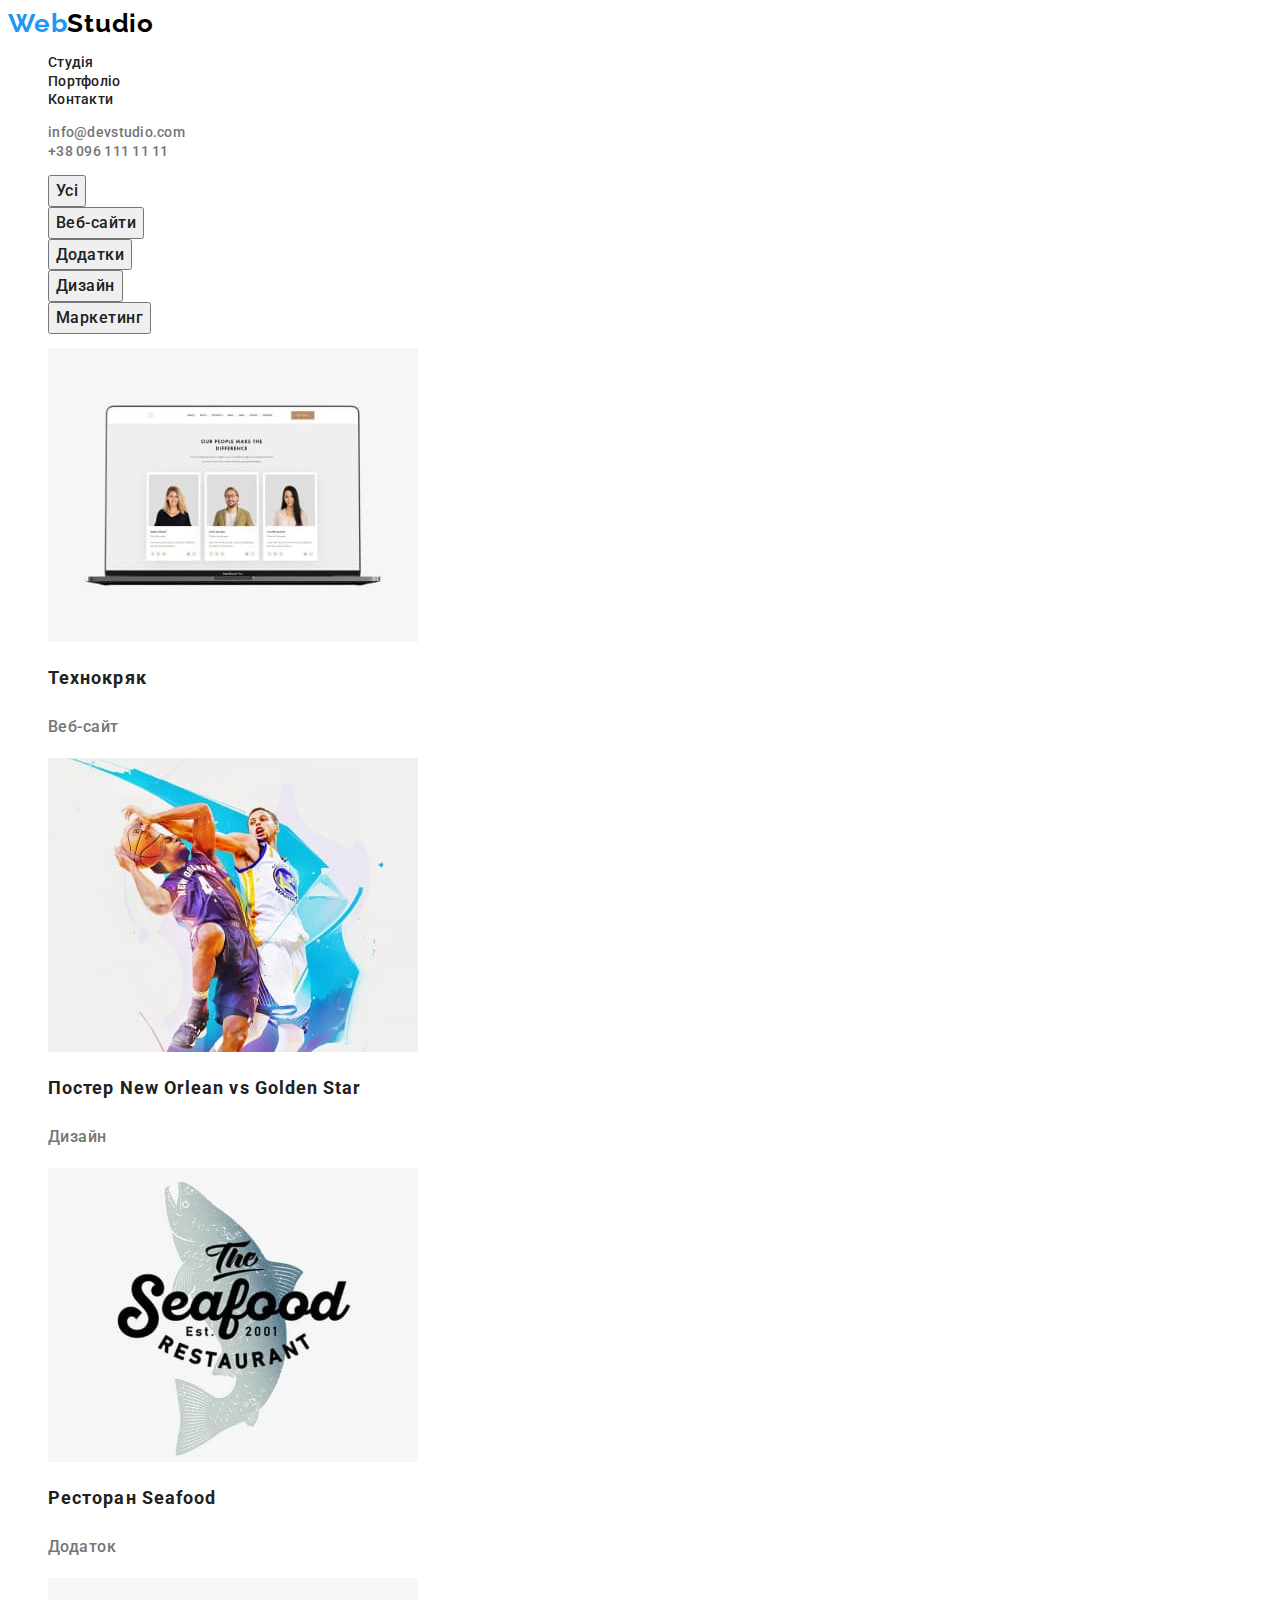
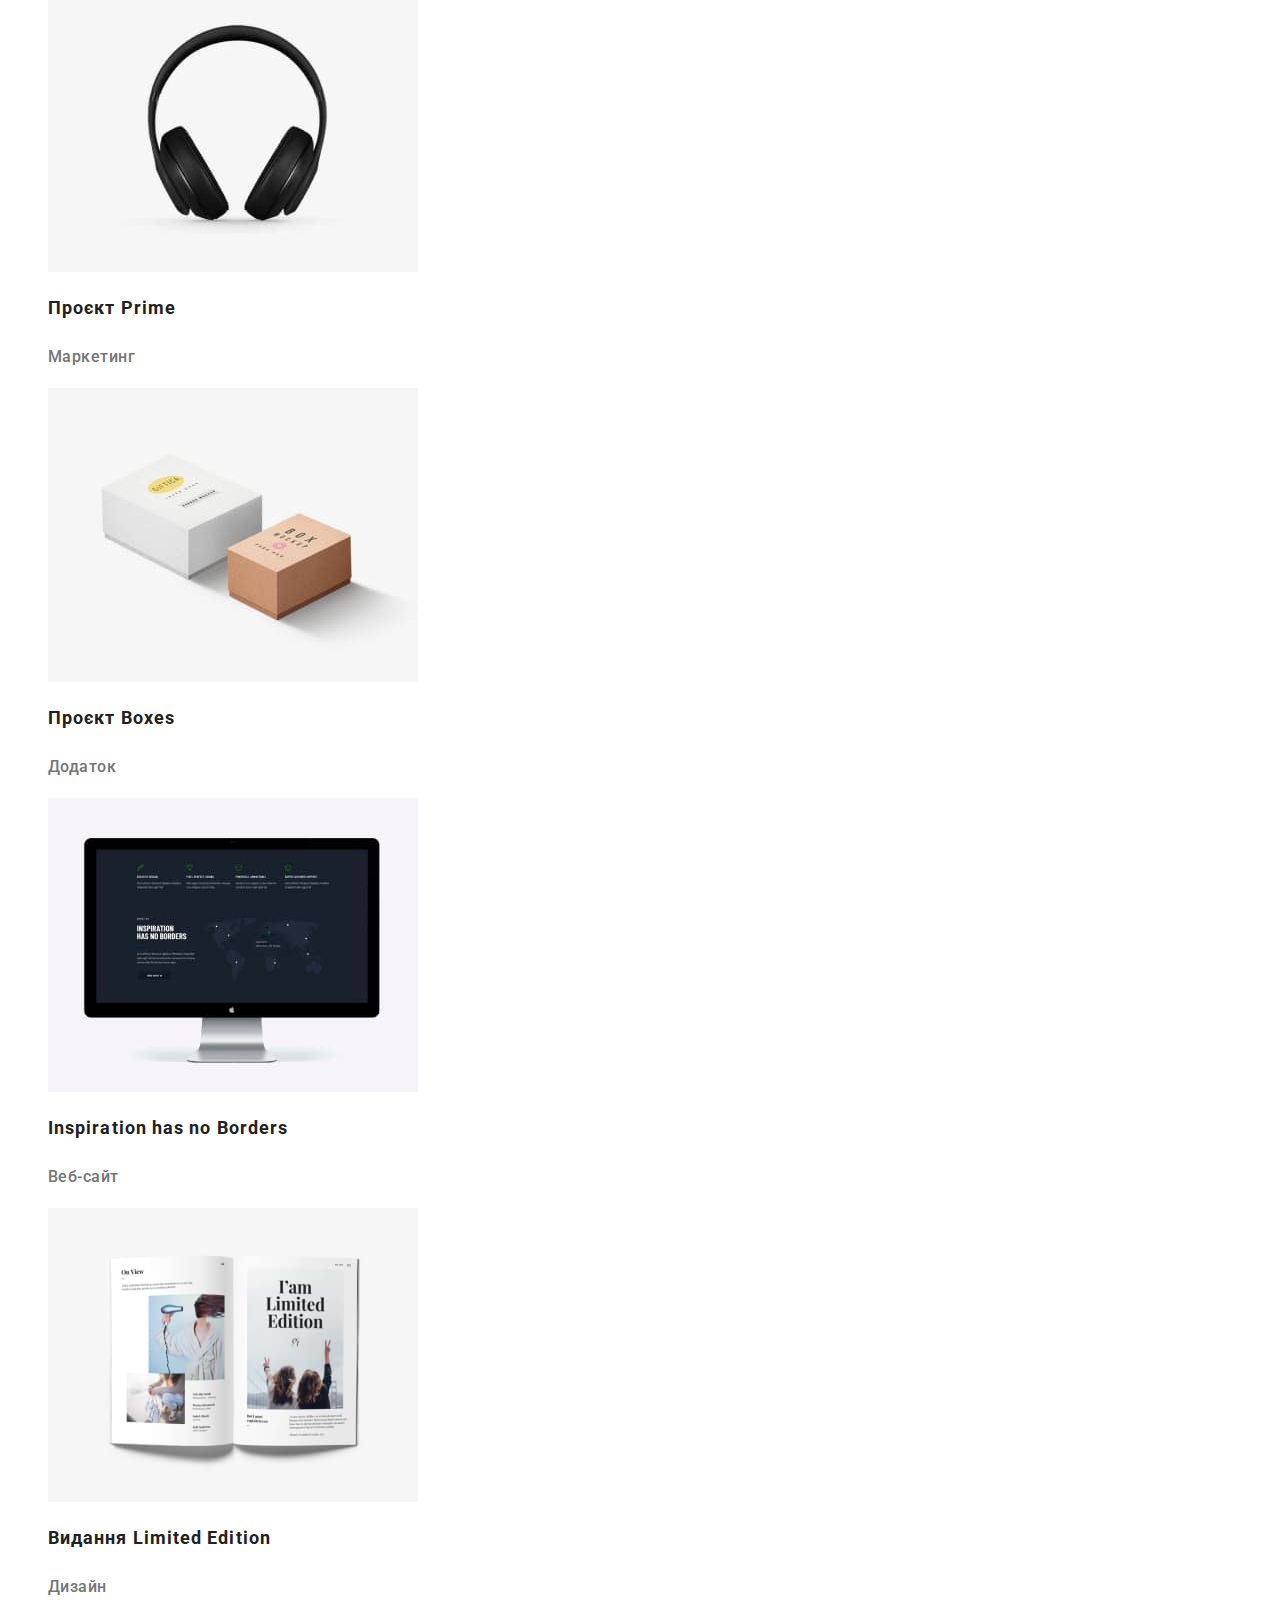
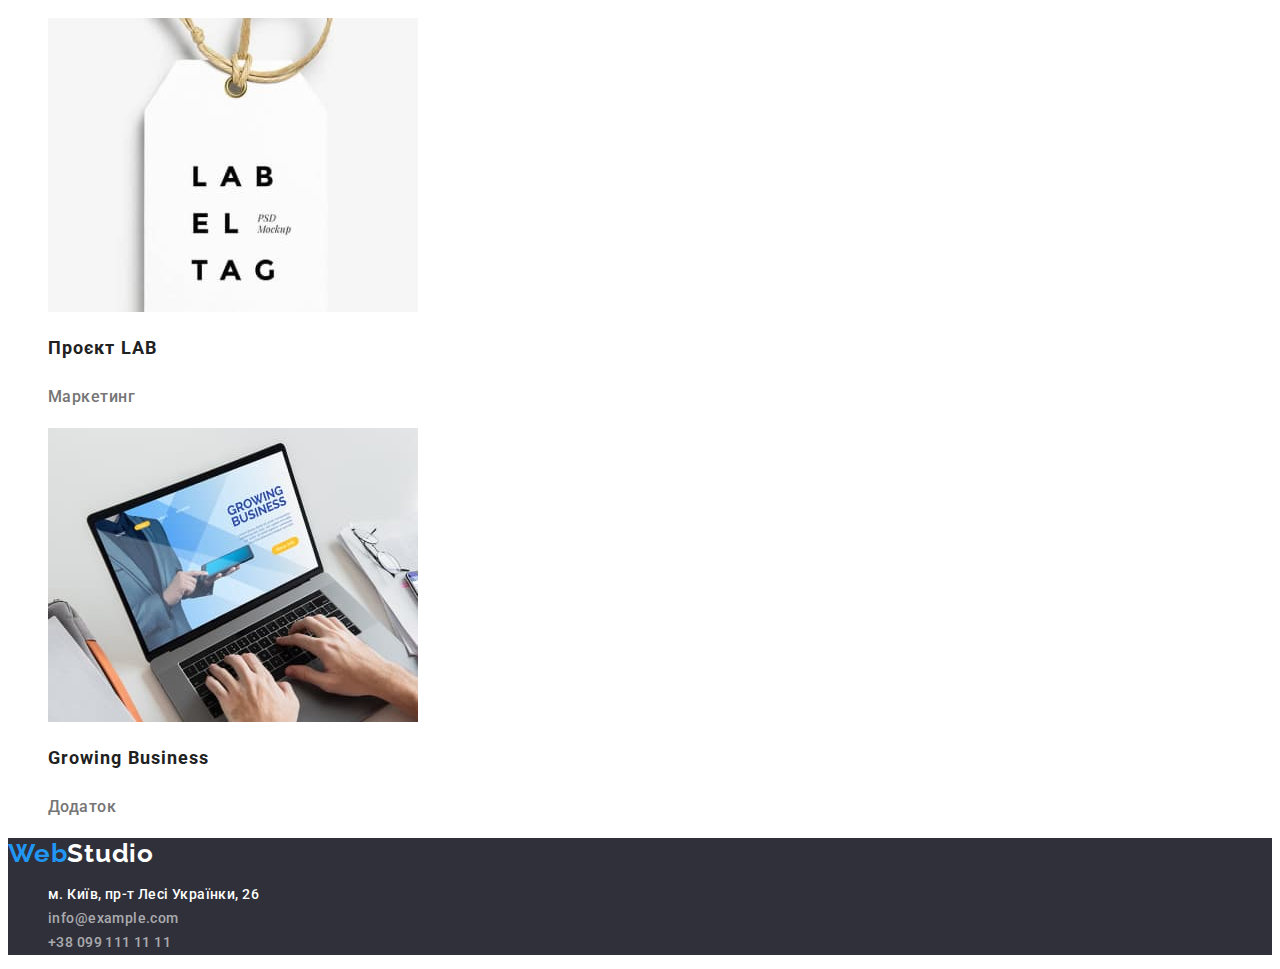
==== portfolio.html @ 1964c26d "Initial comit" ====
<!DOCTYPE html>
<html lang="uk">
  <head>
    <meta charset="UTF-8" />
    <meta http-equiv="X-UA-Compatible" content="IE=edge" />
    <meta name="viewport" content="width=device-width, initial-scale=1.0" />
    <title>Portfolio</title>
    <link rel="stylesheet" href="./css/styles.css" />
    <link rel="preconnect" href="https://fonts.googleapis.com" />
    <link rel="preconnect" href="https://fonts.gstatic.com" crossorigin />
    <link
      href="https://fonts.googleapis.com/css2?family=Raleway:wght@700&family=Roboto:wght@400;500;700;900&display=swap"
      rel="stylesheet"
    />
  </head>
  <body>
    <!-- Main navigation -->
    <header class="page-header">
      <nav>
        <a class="page-logo" href="./index.html"
          >Web<span class="logo-part">Studio</span></a
        >
        <ul class="site-nav">
          <li>
            <a class="nav-link" href="./index.html">Студія</a>
          </li>
          <li>
            <a class="nav-link" href="./portfolio.html">Портфоліо</a>
          </li>
          <li>
            <a class="nav-link" href="#">Контакти</a>
          </li>
        </ul>
      </nav>
      <ul class="contacts-nav">
        <li>
          <a class="header-contacts" href="mailto:info@devstudio.com"
            >info@devstudio.com</a
          >
        </li>
        <li>
          <a class="header-contacts" href="tel:+380961111111"
            >+38 096 111 11 11</a
          >
        </li>
      </ul>
    </header>
    <!-- Main image -->
    <main>
      <!-- Filter button div -->
      <section>
        <ul class="filter-list">
          <li>
            <button class="filter-button" type="button">Усі</button>
          </li>
          <li>
            <button class="filter-button" type="button">Веб-сайти</button>
          </li>
          <li>
            <button class="filter-button" type="button">Додатки</button>
          </li>
          <li>
            <button class="filter-button" type="button">Дизайн</button>
          </li>
          <li>
            <button class="filter-button" type="button">Маркетинг</button>
          </li>
        </ul>

        <!-- Portfolio div -->
        <ul class="portfolio-list">
          <li>
            <a class="portfolio-link" href="#">
              <img
                src="./images/tehnokryak.jpg"
                alt="Веб-сайт Технокряк"
                width="370"
              />
              <div>
                <h2 class="portfolio-name">Технокряк</h2>
                <p class="portfolio-group">Веб-сайт</p>
              </div>
            </a>
          </li>
          <li>
            <a class="portfolio-link" href="#">
              <img
                src="./images/neworlean.jpg"
                alt="Постер New Orlean vs Golden Star"
                width="370"
              />
              <div>
                <h2 class="portfolio-name">Постер New Orlean vs Golden Star</h2>
                <p class="portfolio-group">Дизайн</p>
              </div>
            </a>
          </li>
          <li>
            <a class="portfolio-link" href="#">
              <img
                src="./images/seafood.jpg"
                alt="Ресторан Seafood"
                width="370"
              />
              <div>
                <h2 class="portfolio-name">Ресторан Seafood</h2>
                <p class="portfolio-group">Додаток</p>
              </div>
            </a>
          </li>
          <li>
            <a class="portfolio-link" href="#">
              <img src="./images/prime.jpg" alt="Проєкт Prime" width="370" />
              <div>
                <h2 class="portfolio-name">Проєкт Prime</h2>
                <p class="portfolio-group">Маркетинг</p>
              </div>
            </a>
          </li>
          <li>
            <a class="portfolio-link" href="#">
              <img src="./images/boxes.jpg" alt="Проєкт Boxes" width="370" />
              <div>
                <h2 class="portfolio-name">Проєкт Boxes</h2>
                <p class="portfolio-group">Додаток</p>
              </div>
            </a>
          </li>
          <li>
            <a class="portfolio-link" href="#">
              <img src="./images/inspiration.jpg" alt="" width="370" />
              <div>
                <h2 class="portfolio-name" lang="en">
                  Inspiration has no Borders
                </h2>
                <p class="portfolio-group">Веб-сайт</p>
              </div>
            </a>
          </li>
          <li>
            <a class="portfolio-link" href="#">
              <img
                src="./images/limitededition.jpg"
                alt="Видання Limited Edition"
                width="370"
              />
              <div>
                <h2 class="portfolio-name">Видання Limited Edition</h2>
                <p class="portfolio-group">Дизайн</p>
              </div>
            </a>
          </li>
          <li>
            <a class="portfolio-link" href="#">
              <img src="./images/lab.jpg" alt="Проєкт LAB" width="370" />
              <div>
                <h2 class="portfolio-name">Проєкт LAB</h2>
                <p class="portfolio-group">Маркетинг</p>
              </div>
            </a>
          </li>
          <li>
            <a class="portfolio-link" href="#">
              <img
                src="./images/growingbis.jpg"
                alt="Growing Business"
                width="370"
              />
              <div>
                <h2 class="portfolio-name" lang="en">Growing Business</h2>
                <p class="portfolio-group">Додаток</p>
              </div>
            </a>
          </li>
        </ul>
      </section>
    </main>
    <!-- Footer part -->
    <footer class="page-footer">
      <a class="page-logo" href="./index.html"
        >Web<span class="footerlogo-part">Studio</span></a
      >
      <address>
        <ul>
          <li class="footer-adress">
            <a
              class="location"
              href="https://goo.gl/maps/CPtrU1FHBa2aNyZL9"
              target="_blank"
              rel="noopener noreferrer nofollow"
              >м. Київ, пр-т Лесі Українки, 26</a
            >
          </li>
          <li class="footer-contacts">
            <a class="footer-econtacts" href="mailto:info@example.com"
              >info@example.com</a
            >
          </li>
          <li class="footer-contacts">
            <a class="footer-econtacts" href="tel:+380991111111"
              >+38 099 111 11 11</a
            >
          </li>
        </ul>
      </address>
    </footer>
  </body>
</html>
---- css/styles.css ----
:root {
  --primary-body-color: #ffffff;
  --secondary-body-colour: #f5f4fa;
  --primary-text-color: #757575;
  --accent-color: #2196f3;
  --footer-background-color: #2f303a;
  --text-color: #212121;
  --hero-button-active: #188ceb;
  --black: #000000;
}

/* General decoration */

.link,
.page-logo,
.portfolio-link,
.location,
.header-contacts,
.nav-link,
.footer-econtacts {
  text-decoration: none;
  cursor: pointer;
}

body {
  font-family: "Roboto", sans-serif;
  font-size: 14px;
  font-style: normal;
  font-weight: 500;
  color: var(--primary-text-color);
}

.site-nav,
.contacts-nav,
.features,
.work-sample,
.team,
.footer-adress,
.footer-contacts,
.filter-list,
.portfolio-list {
  list-style: none;
}

.header-contacts:hover,
.header-contacts:focus,
.nav-link:hover,
.nav-link:focus,
.footer-econtacts:hover,
.footer-econtacts:focus,
.location:hover,
.location:focus {
  color: var(--accent-color);
}

/* Logo */

.page-logo {
  font-family: "Raleway";
  font-weight: 700;
  font-size: 26px;
  line-height: 1.19;
  letter-spacing: 0.03em;
  color: var(--accent-color);
}
.logo-part {
  font-family: "Raleway";
  font-weight: 700;
  font-size: 26px;
  line-height: 1.19;
  letter-spacing: 0.03em;
  color: var(--black);
}

/* Nav section */

.nav-link {
  line-height: 1.14;
  letter-spacing: 0.02em;
  color: var(--text-color);
}

.page-header {
  line-height: 1.34;
  letter-spacing: 0.02em;
}

.header-contacts {
  line-height: 1.14;
  letter-spacing: 0.02em;
  color: var(--primary-text-color);
}

/* Footer */

.page-footer {
  background-color: var(--footer-background-color);
}

.footerlogo-part {
  font-family: "Raleway";
  font-weight: 700;
  font-size: 26px;
  line-height: 1.19;
  letter-spacing: 0.03em;
  color: var(--primary-body-color);
}

.location {
  line-height: 1.71;
  letter-spacing: 0.03em;
  color: var(--primary-body-color);
}

.footer-adress {
  font-style: normal;
  line-height: 1.71;
  letter-spacing: 0.03em;
  color: var(--primary-body-color);
}

.footer-econtacts {
  font-style: normal;
  line-height: 1.71;
  letter-spacing: 0.03em;
  color: rgba(255, 255, 255, 0.6);
}

/* Hero main */

.hero {
  background-color: var(--footer-background-color);
}

.hero-button {
  font-family: inherit;
  font-weight: 700;
  font-size: 16px;
  line-height: 1.88;
  display: flex;
  align-items: center;
  text-align: center;
  letter-spacing: 0.06em;
  color: var(--primary-body-color);
  cursor: pointer;
  background-color: var(--accent-color);
}

.hero-button:focus,
.hero-button:hover {
  color: var(--primary-body-color);
  border: 1px solid var(--black);
}

.hero-title {
  font-weight: 900;
  font-size: 44px;
  line-height: 1.36;
  text-align: center;
  letter-spacing: 0.06em;
  text-transform: uppercase;
  color: var(--primary-body-color);
}

.section-title {
  font-weight: 700;
  font-size: 36px;
  line-height: 1.17;
  text-align: center;
  letter-spacing: 0.03em;
  color: var(--text-color);
}

/* Feature section */

.feature-title {
  font-size: 14px;
  font-weight: 700;
  line-height: 1.14;
  letter-spacing: 0.03em;
  text-transform: uppercase;
  color: var(--text-color);
}

.feature-text {
  line-height: 1.71;
  letter-spacing: 0.03em;
}

/* Our team */

.section-team {
  background-color: var(--secondary-body-colour);
}

.employee-card {
  background-color: var(--primary-body-color);
}

.employee-name {
  font-weight: 500;
  font-size: 16px;
  line-height: 1.19;
  letter-spacing: 0.03em;
  color: var(--text-color);
}

.employee-position {
  font-size: 16px;
  line-height: 1.19;
  letter-spacing: 0.03em;
}

/* Portfolio main */

.filter-button {
  font-family: inherit;
  font-weight: inherit;
  font-size: 16px;
  line-height: 1.62;
  text-align: center;
  letter-spacing: 0.03em;
  color: var(--text-color);
  cursor: pointer;
}
.filter-button:hover,
.filter-button:focus .filter-button:active {
  color: var(--primary-body-color);
  background-color: var(--accent-color);
}

.portfolio-name {
  font-style: normal;
  font-weight: 700;
  font-size: 18px;
  line-height: 2;
  letter-spacing: 0.06em;
  color: var(--text-color);
}
.portfolio-group {
  font-size: 16px;
  line-height: 1.88;
  letter-spacing: 0.03em;
  color: var(--primary-text-color);
}
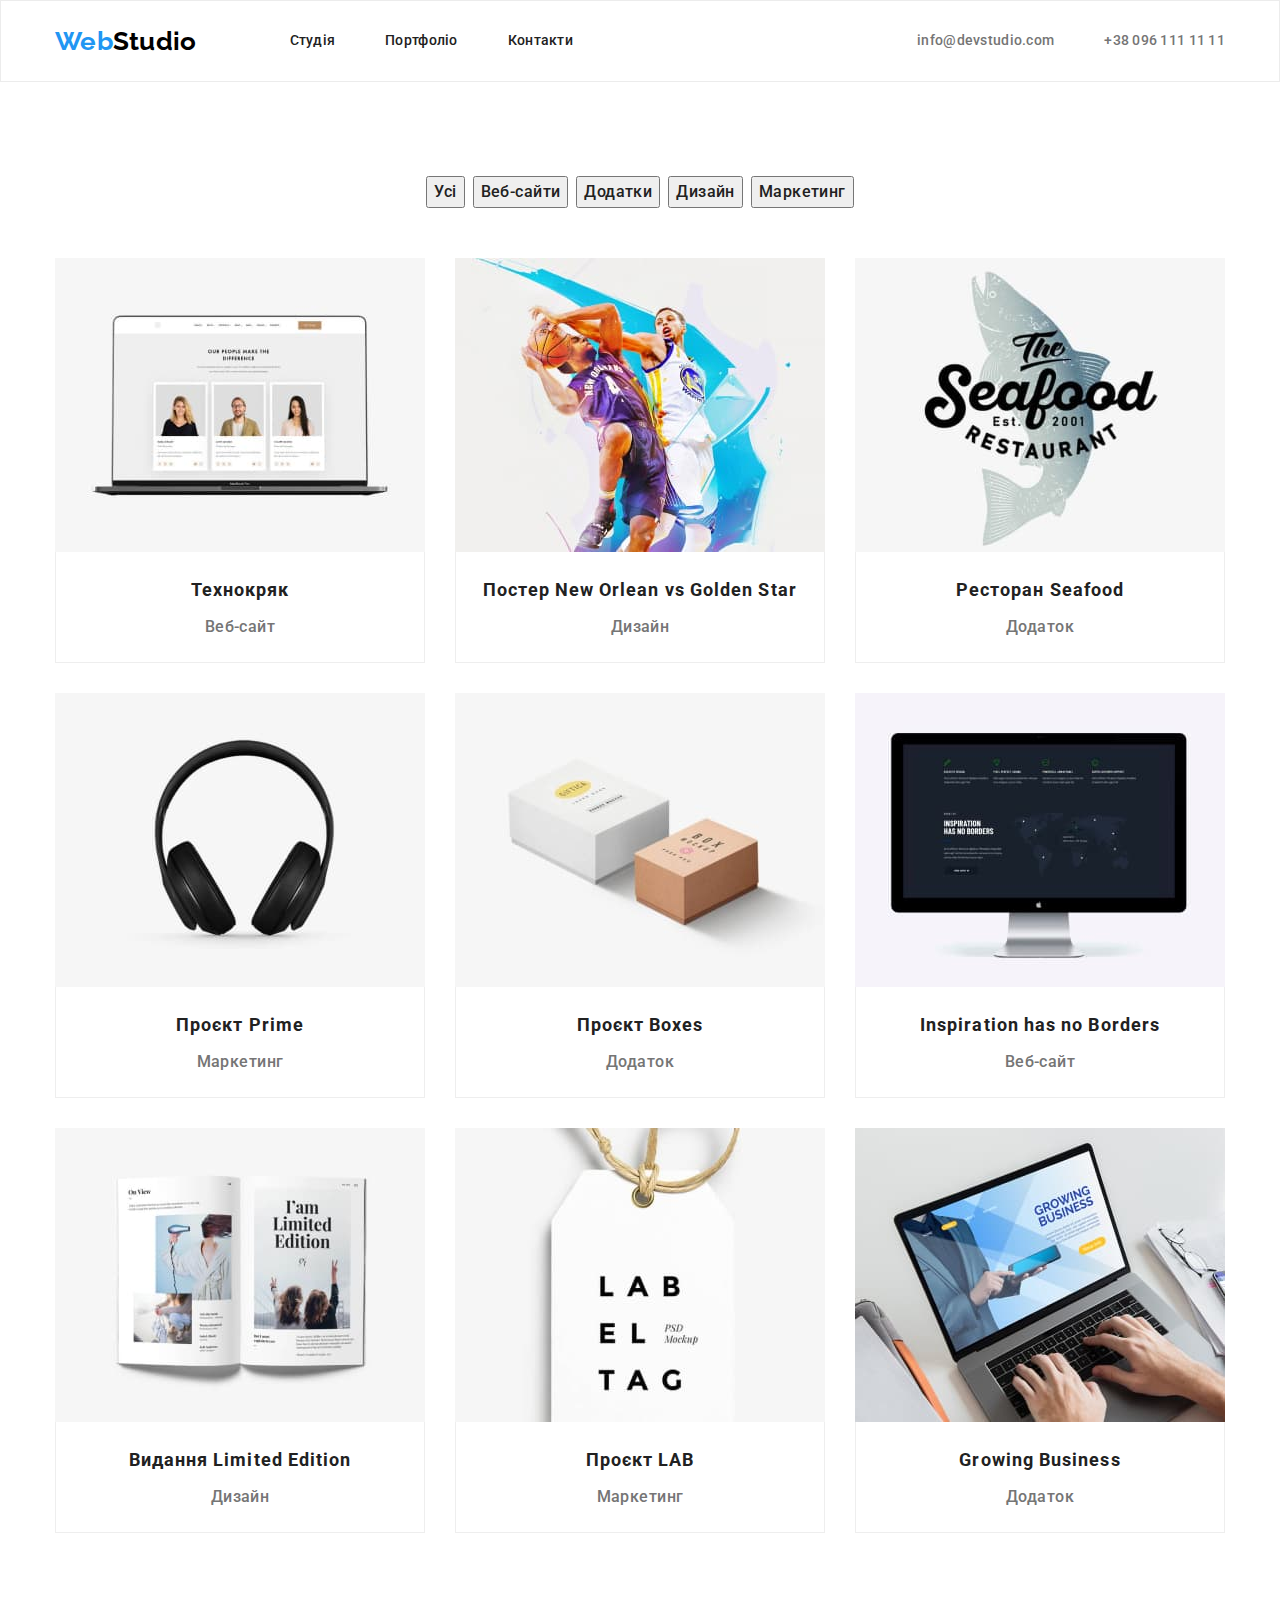
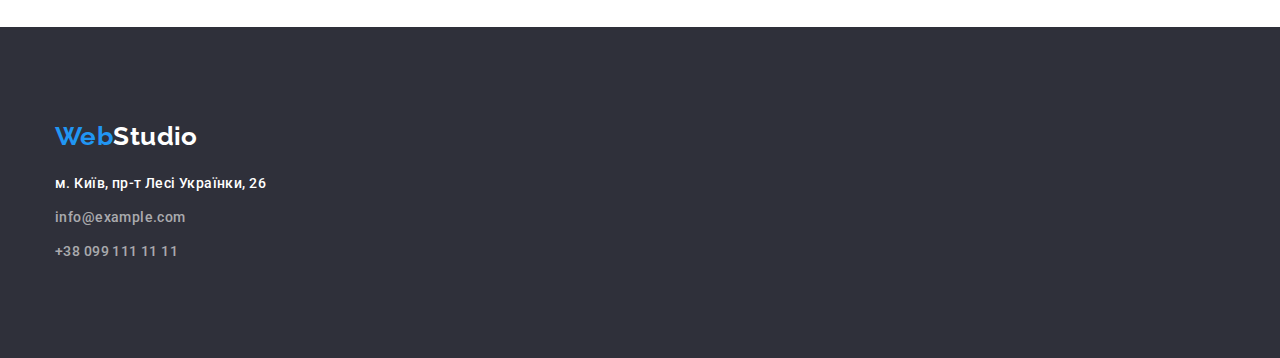
==== commit cccacbd7: "homework-finished" ====
--- a/portfolio.html
+++ b/portfolio.html
@@ -5,204 +5,215 @@
     <meta http-equiv="X-UA-Compatible" content="IE=edge" />
     <meta name="viewport" content="width=device-width, initial-scale=1.0" />
     <title>Portfolio</title>
-    <link rel="stylesheet" href="./css/styles.css" />
     <link rel="preconnect" href="https://fonts.googleapis.com" />
     <link rel="preconnect" href="https://fonts.gstatic.com" crossorigin />
     <link
       href="https://fonts.googleapis.com/css2?family=Raleway:wght@700&family=Roboto:wght@400;500;700;900&display=swap"
       rel="stylesheet"
     />
+    <link rel="stylesheet" href="./css/modern-normalize.css" />
+    <link rel="stylesheet" href="./css/styles.css" />
   </head>
   <body>
     <!-- Main navigation -->
     <header class="page-header">
-      <nav>
-        <a class="page-logo" href="./index.html"
-          >Web<span class="logo-part">Studio</span></a
-        >
-        <ul class="site-nav">
-          <li>
-            <a class="nav-link" href="./index.html">Студія</a>
+      <div class="container page-header-container">
+        <nav class="main-nav">
+          <a class="page-logo-header" href="./index.html"
+            >Web<span class="logo-part">Studio</span></a
+          >
+          <ul class="site-nav">
+            <li class="nav-element">
+              <a class="nav-link" href="./index.html">Студія</a>
+            </li>
+            <li class="nav-element">
+              <a class="nav-link" href="./portfolio.html">Портфоліо</a>
+            </li>
+            <li class="nav-element">
+              <a class="nav-link" href="#">Контакти</a>
+            </li>
+          </ul>
+        </nav>
+        <ul class="contacts-nav">
+          <li class="contact-element">
+            <a class="header-contacts" href="mailto:info@devstudio.com"
+              >info@devstudio.com</a
+            >
           </li>
-          <li>
-            <a class="nav-link" href="./portfolio.html">Портфоліо</a>
-          </li>
-          <li>
-            <a class="nav-link" href="#">Контакти</a>
+          <li class="contact-element">
+            <a class="header-contacts" href="tel:+380961111111"
+              >+38 096 111 11 11</a
+            >
           </li>
         </ul>
-      </nav>
-      <ul class="contacts-nav">
-        <li>
-          <a class="header-contacts" href="mailto:info@devstudio.com"
-            >info@devstudio.com</a
-          >
-        </li>
-        <li>
-          <a class="header-contacts" href="tel:+380961111111"
-            >+38 096 111 11 11</a
-          >
-        </li>
-      </ul>
+      </div>
     </header>
+
     <!-- Main image -->
     <main>
       <!-- Filter button div -->
-      <section>
-        <ul class="filter-list">
-          <li>
-            <button class="filter-button" type="button">Усі</button>
-          </li>
-          <li>
-            <button class="filter-button" type="button">Веб-сайти</button>
-          </li>
-          <li>
-            <button class="filter-button" type="button">Додатки</button>
-          </li>
-          <li>
-            <button class="filter-button" type="button">Дизайн</button>
-          </li>
-          <li>
-            <button class="filter-button" type="button">Маркетинг</button>
-          </li>
-        </ul>
+      <section class="section">
+        <div class="container porfolio-container">
+          <h1 class="visually-hidden">Portfolio</h1>
+          <ul class="filter-list">
+            <li>
+              <button class="filter-button" type="button">Усі</button>
+            </li>
+            <li>
+              <button class="filter-button" type="button">Веб-сайти</button>
+            </li>
+            <li>
+              <button class="filter-button" type="button">Додатки</button>
+            </li>
+            <li>
+              <button class="filter-button" type="button">Дизайн</button>
+            </li>
+            <li>
+              <button class="filter-button" type="button">Маркетинг</button>
+            </li>
+          </ul>
 
-        <!-- Portfolio div -->
-        <ul class="portfolio-list">
-          <li>
-            <a class="portfolio-link" href="#">
-              <img
-                src="./images/tehnokryak.jpg"
-                alt="Веб-сайт Технокряк"
-                width="370"
-              />
-              <div>
-                <h2 class="portfolio-name">Технокряк</h2>
-                <p class="portfolio-group">Веб-сайт</p>
-              </div>
-            </a>
-          </li>
-          <li>
-            <a class="portfolio-link" href="#">
-              <img
-                src="./images/neworlean.jpg"
-                alt="Постер New Orlean vs Golden Star"
-                width="370"
-              />
-              <div>
-                <h2 class="portfolio-name">Постер New Orlean vs Golden Star</h2>
-                <p class="portfolio-group">Дизайн</p>
-              </div>
-            </a>
-          </li>
-          <li>
-            <a class="portfolio-link" href="#">
-              <img
-                src="./images/seafood.jpg"
-                alt="Ресторан Seafood"
-                width="370"
-              />
-              <div>
-                <h2 class="portfolio-name">Ресторан Seafood</h2>
-                <p class="portfolio-group">Додаток</p>
-              </div>
-            </a>
-          </li>
-          <li>
-            <a class="portfolio-link" href="#">
-              <img src="./images/prime.jpg" alt="Проєкт Prime" width="370" />
-              <div>
-                <h2 class="portfolio-name">Проєкт Prime</h2>
-                <p class="portfolio-group">Маркетинг</p>
-              </div>
-            </a>
-          </li>
-          <li>
-            <a class="portfolio-link" href="#">
-              <img src="./images/boxes.jpg" alt="Проєкт Boxes" width="370" />
-              <div>
-                <h2 class="portfolio-name">Проєкт Boxes</h2>
-                <p class="portfolio-group">Додаток</p>
-              </div>
-            </a>
-          </li>
-          <li>
-            <a class="portfolio-link" href="#">
-              <img src="./images/inspiration.jpg" alt="" width="370" />
-              <div>
-                <h2 class="portfolio-name" lang="en">
-                  Inspiration has no Borders
-                </h2>
-                <p class="portfolio-group">Веб-сайт</p>
-              </div>
-            </a>
-          </li>
-          <li>
-            <a class="portfolio-link" href="#">
-              <img
-                src="./images/limitededition.jpg"
-                alt="Видання Limited Edition"
-                width="370"
-              />
-              <div>
-                <h2 class="portfolio-name">Видання Limited Edition</h2>
-                <p class="portfolio-group">Дизайн</p>
-              </div>
-            </a>
-          </li>
-          <li>
-            <a class="portfolio-link" href="#">
-              <img src="./images/lab.jpg" alt="Проєкт LAB" width="370" />
-              <div>
-                <h2 class="portfolio-name">Проєкт LAB</h2>
-                <p class="portfolio-group">Маркетинг</p>
-              </div>
-            </a>
-          </li>
-          <li>
-            <a class="portfolio-link" href="#">
-              <img
-                src="./images/growingbis.jpg"
-                alt="Growing Business"
-                width="370"
-              />
-              <div>
-                <h2 class="portfolio-name" lang="en">Growing Business</h2>
-                <p class="portfolio-group">Додаток</p>
-              </div>
-            </a>
-          </li>
-        </ul>
+          <!-- Portfolio div -->
+          <ul class="portfolio-list">
+            <li class="portfolio-card">
+              <a class="portfolio-link" href="#">
+                <img
+                  src="./images/tehnokryak.jpg"
+                  alt="Веб-сайт Технокряк"
+                  width="370"
+                />
+                <div class="project-description">
+                  <h2 class="portfolio-name">Технокряк</h2>
+                  <p class="portfolio-group">Веб-сайт</p>
+                </div>
+              </a>
+            </li>
+            <li class="portfolio-card">
+              <a class="portfolio-link" href="#">
+                <img
+                  src="./images/neworlean.jpg"
+                  alt="Постер New Orlean vs Golden Star"
+                  width="370"
+                />
+                <div class="project-description">
+                  <h2 class="portfolio-name">
+                    Постер New Orlean vs Golden Star
+                  </h2>
+                  <p class="portfolio-group">Дизайн</p>
+                </div>
+              </a>
+            </li>
+            <li class="portfolio-card">
+              <a class="portfolio-link" href="#">
+                <img
+                  src="./images/seafood.jpg"
+                  alt="Ресторан Seafood"
+                  width="370"
+                />
+                <div class="project-description">
+                  <h2 class="portfolio-name">Ресторан Seafood</h2>
+                  <p class="portfolio-group">Додаток</p>
+                </div>
+              </a>
+            </li>
+            <li class="portfolio-card">
+              <a class="portfolio-link" href="#">
+                <img src="./images/prime.jpg" alt="Проєкт Prime" width="370" />
+                <div class="project-description">
+                  <h2 class="portfolio-name">Проєкт Prime</h2>
+                  <p class="portfolio-group">Маркетинг</p>
+                </div>
+              </a>
+            </li>
+            <li class="portfolio-card">
+              <a class="portfolio-link" href="#">
+                <img src="./images/boxes.jpg" alt="Проєкт Boxes" width="370" />
+                <div class="project-description">
+                  <h2 class="portfolio-name">Проєкт Boxes</h2>
+                  <p class="portfolio-group">Додаток</p>
+                </div>
+              </a>
+            </li>
+            <li class="portfolio-card">
+              <a class="portfolio-link" href="#">
+                <img src="./images/inspiration.jpg" alt="" width="370" />
+                <div class="project-description">
+                  <h2 class="portfolio-name" lang="en">
+                    Inspiration has no Borders
+                  </h2>
+                  <p class="portfolio-group">Веб-сайт</p>
+                </div>
+              </a>
+            </li>
+            <li class="portfolio-card">
+              <a class="portfolio-link" href="#">
+                <img
+                  src="./images/limitededition.jpg"
+                  alt="Видання Limited Edition"
+                  width="370"
+                />
+                <div class="project-description">
+                  <h2 class="portfolio-name">Видання Limited Edition</h2>
+                  <p class="portfolio-group">Дизайн</p>
+                </div>
+              </a>
+            </li>
+            <li class="portfolio-card">
+              <a class="portfolio-link" href="#">
+                <img src="./images/lab.jpg" alt="Проєкт LAB" width="370" />
+                <div class="project-description">
+                  <h2 class="portfolio-name">Проєкт LAB</h2>
+                  <p class="portfolio-group">Маркетинг</p>
+                </div>
+              </a>
+            </li>
+            <li class="portfolio-card">
+              <a class="portfolio-link" href="#">
+                <img
+                  src="./images/growingbis.jpg"
+                  alt="Growing Business"
+                  width="370"
+                />
+                <div class="project-description">
+                  <h2 class="portfolio-name" lang="en">Growing Business</h2>
+                  <p class="portfolio-group">Додаток</p>
+                </div>
+              </a>
+            </li>
+          </ul>
+        </div>
       </section>
     </main>
     <!-- Footer part -->
     <footer class="page-footer">
-      <a class="page-logo" href="./index.html"
-        >Web<span class="footerlogo-part">Studio</span></a
-      >
-      <address>
-        <ul>
-          <li class="footer-adress">
-            <a
-              class="location"
-              href="https://goo.gl/maps/CPtrU1FHBa2aNyZL9"
-              target="_blank"
-              rel="noopener noreferrer nofollow"
-              >м. Київ, пр-т Лесі Українки, 26</a
-            >
-          </li>
-          <li class="footer-contacts">
-            <a class="footer-econtacts" href="mailto:info@example.com"
-              >info@example.com</a
-            >
-          </li>
-          <li class="footer-contacts">
-            <a class="footer-econtacts" href="tel:+380991111111"
-              >+38 099 111 11 11</a
-            >
-          </li>
-        </ul>
-      </address>
+      <div class="container">
+        <a class="page-logo-footer" href="./index.html"
+          >Web<span class="footerlogo-part">Studio</span></a
+        >
+        <address>
+          <ul class="footer-list">
+            <li class="footer-adress">
+              <a
+                class="location"
+                href="https://goo.gl/maps/CPtrU1FHBa2aNyZL9"
+                target="_blank"
+                rel="noopener noreferrer nofollow"
+                >м. Київ, пр-т Лесі Українки, 26</a
+              >
+            </li>
+            <li class="footer-contacts">
+              <a class="footer-econtacts" href="mailto:info@example.com"
+                >info@example.com</a
+              >
+            </li>
+            <li class="footer-contacts">
+              <a class="footer-econtacts" href="tel:+380991111111"
+                >+38 099 111 11 11</a
+              >
+            </li>
+          </ul>
+        </address>
+      </div>
     </footer>
   </body>
 </html>
--- a/css/styles.css
+++ b/css/styles.css
@@ -7,12 +7,14 @@
   --text-color: #212121;
   --hero-button-active: #188ceb;
   --black: #000000;
+  --border-portfolio-color: #eeeeee;
 }
 
 /* General decoration */
 
 .link,
-.page-logo,
+.page-logo-header,
+.page-logo-footer,
 .portfolio-link,
 .location,
 .header-contacts,
@@ -25,9 +27,9 @@
 body {
   font-family: "Roboto", sans-serif;
   font-size: 14px;
-  font-style: normal;
   font-weight: 500;
   color: var(--primary-text-color);
+  letter-spacing: 0.03em;
 }
 
 .site-nav,
@@ -53,22 +55,35 @@
   color: var(--accent-color);
 }
 
+.visually-hidden {
+  position: absolute;
+  white-space: nowrap;
+  width: 1px;
+  height: 1px;
+  overflow: hidden;
+  border: 0;
+  padding: 0;
+  clip: rect(0 0 0 0);
+  clip-path: inset(50%);
+  margin: -1px;
+}
+
 /* Logo */
 
-.page-logo {
-  font-family: "Raleway";
+.page-logo-header,
+.page-logo-footer {
+  font-family: "Raleway", sans-serif;
   font-weight: 700;
   font-size: 26px;
   line-height: 1.19;
-  letter-spacing: 0.03em;
   color: var(--accent-color);
 }
+
 .logo-part {
-  font-family: "Raleway";
+  font-family: "Raleway", sans-serif;
   font-weight: 700;
   font-size: 26px;
   line-height: 1.19;
-  letter-spacing: 0.03em;
   color: var(--black);
 }
 
@@ -83,6 +98,8 @@
 .page-header {
   line-height: 1.34;
   letter-spacing: 0.02em;
+  border: 1px solid #ececec;
+  /* box-shadow: 0px 4px 4px rgba(0, 0, 0, 0.25); */
 }
 
 .header-contacts {
@@ -98,31 +115,27 @@
 }
 
 .footerlogo-part {
-  font-family: "Raleway";
+  font-family: "Raleway", sans-serif;
   font-weight: 700;
   font-size: 26px;
   line-height: 1.19;
-  letter-spacing: 0.03em;
   color: var(--primary-body-color);
 }
 
 .location {
   line-height: 1.71;
-  letter-spacing: 0.03em;
   color: var(--primary-body-color);
 }
 
 .footer-adress {
   font-style: normal;
   line-height: 1.71;
-  letter-spacing: 0.03em;
   color: var(--primary-body-color);
 }
 
 .footer-econtacts {
   font-style: normal;
   line-height: 1.71;
-  letter-spacing: 0.03em;
   color: rgba(255, 255, 255, 0.6);
 }
 
@@ -137,19 +150,23 @@
   font-weight: 700;
   font-size: 16px;
   line-height: 1.88;
-  display: flex;
   align-items: center;
   text-align: center;
   letter-spacing: 0.06em;
   color: var(--primary-body-color);
   cursor: pointer;
   background-color: var(--accent-color);
+  box-shadow: 0px 4px 4px rgba(0, 0, 0, 0.15);
+  /* border-radius: 4px; */
 }
 
 .hero-button:focus,
 .hero-button:hover {
   color: var(--primary-body-color);
-  border: 1px solid var(--black);
+  background: var(--hero-button-active);
+  /* border: 1px solid var(--black);
+  box-shadow: 0px 4px 4px rgba(0, 0, 0, 0.15);
+  border-radius: 4px; */
 }
 
 .hero-title {
@@ -167,8 +184,9 @@
   font-size: 36px;
   line-height: 1.17;
   text-align: center;
-  letter-spacing: 0.03em;
-  color: var(--text-color);
+  color: var(--text-color);
+  margin-bottom: 50px;
+  margin-top: 0;
 }
 
 /* Feature section */
@@ -177,14 +195,15 @@
   font-size: 14px;
   font-weight: 700;
   line-height: 1.14;
-  letter-spacing: 0.03em;
   text-transform: uppercase;
   color: var(--text-color);
+  margin-top: 0;
+  margin-bottom: 10px;
 }
 
 .feature-text {
   line-height: 1.71;
-  letter-spacing: 0.03em;
+  margin: 0;
 }
 
 /* Our team */
@@ -195,20 +214,23 @@
 
 .employee-card {
   background-color: var(--primary-body-color);
+  text-align: center;
+  box-shadow: 0px 1px 3px rgba(0, 0, 0, 0.12), 0px 1px 1px rgba(0, 0, 0, 0.14),
+    0px 2px 1px rgba(0, 0, 0, 0.2);
+  border-radius: 0px 0px 4px 4px;
 }
 
 .employee-name {
   font-weight: 500;
   font-size: 16px;
   line-height: 1.19;
-  letter-spacing: 0.03em;
-  color: var(--text-color);
+  color: var(--text-color);
+  margin-bottom: 10px;
 }
 
 .employee-position {
   font-size: 16px;
   line-height: 1.19;
-  letter-spacing: 0.03em;
 }
 
 /* Portfolio main */
@@ -219,12 +241,13 @@
   font-size: 16px;
   line-height: 1.62;
   text-align: center;
-  letter-spacing: 0.03em;
+  letter-spacing: inherit;
   color: var(--text-color);
   cursor: pointer;
 }
 .filter-button:hover,
-.filter-button:focus .filter-button:active {
+.filter-button:focus,
+.filter-button:active {
   color: var(--primary-body-color);
   background-color: var(--accent-color);
 }
@@ -240,6 +263,198 @@
 .portfolio-group {
   font-size: 16px;
   line-height: 1.88;
-  letter-spacing: 0.03em;
   color: var(--primary-text-color);
-}
+  display: inline-block;
+}
+
+.project-description {
+  border-left: 1px solid var(--border-portfolio-color);
+  border-bottom: 1px solid var(--border-portfolio-color);
+  border-right: 1px solid var(--border-portfolio-color);
+}
+
+.page-header-container,
+.work-sample {
+  display: flex;
+  justify-content: space-between;
+  align-items: center;
+}
+
+.container {
+  margin-left: auto;
+  margin-right: auto;
+  width: 1200px;
+  padding-left: 15px;
+  padding-right: 15px;
+}
+
+.main-nav,
+.site-nav,
+.contacts-nav {
+  display: flex;
+  justify-content: space-between;
+  align-items: center;
+  padding-left: 0;
+}
+
+.contacts-nav {
+  padding-left: 0;
+  padding-right: 0;
+}
+
+.features {
+  display: flex;
+  align-items: flex-start;
+  gap: 30px;
+}
+
+.container-section-work {
+  display: flex;
+  justify-content: space-around;
+  align-items: center;
+}
+
+img {
+  display: block;
+}
+
+.nav-link,
+.header-contacts {
+  display: block;
+  padding-top: 32px;
+  padding-bottom: 32px;
+}
+
+.page-logo-header {
+  padding-top: 24px;
+  padding-bottom: 24px;
+  margin-right: 93px;
+}
+
+.team {
+  display: flex;
+  justify-content: space-around;
+  align-items: center;
+  padding-left: 0;
+  margin-bottom: 0;
+  margin-top: 0;
+}
+
+.employee-card:not(:nth-child(4n)) {
+  margin-right: 30px;
+}
+
+.site-nav,
+.hero-title,
+.contacts-nav {
+  margin: 0;
+}
+
+.nav-element:not(:last-child),
+.contact-element:first-child {
+  margin-right: 50px;
+}
+
+.hero-container {
+  padding-top: 200px;
+  padding-bottom: 200px;
+  width: 696px;
+  text-align: center;
+  align-items: center;
+}
+
+.section,
+.page-footer {
+  padding-top: 94px;
+  padding-bottom: 94px;
+  margin-top: 0;
+  margin-bottom: 0;
+}
+
+.hero-title {
+  margin-bottom: 30px;
+  align-items: center;
+}
+
+.hero-button {
+  display: inline-block;
+}
+.filter-list,
+.portfolio-list {
+  display: flex;
+}
+
+.filter-list {
+  justify-content: center;
+  align-items: center;
+  gap: 8px;
+}
+
+.portfolio-list {
+  flex-wrap: wrap;
+  gap: 30px;
+}
+
+.work-sample {
+  margin-top: 0;
+  margin-bottom: 0;
+  padding-left: 0;
+}
+
+.filter-list {
+  margin-top: 0;
+  margin-bottom: 50px;
+  padding-left: 0;
+}
+
+.section-work {
+  padding-top: 0;
+}
+
+.employee-description {
+  padding-top: 30px;
+  padding-bottom: 30px;
+}
+
+h3,
+p {
+  margin-top: 0;
+  margin-bottom: 0;
+}
+
+.features,
+.footer-list,
+.portfolio-list {
+  margin-top: 0;
+  margin-bottom: 0;
+}
+
+.footer-list,
+.portfolio-list {
+  padding-left: 0;
+}
+
+.footer-adress {
+  margin-top: 20px;
+}
+
+.footer-contacts {
+  margin-top: 10px;
+}
+
+.portfolio-card {
+  text-align: center;
+  width: 370px;
+}
+
+.portfolio-name {
+  margin-top: 0;
+  margin-bottom: 4px;
+}
+
+.project-description {
+  padding-top: 20px;
+  padding-left: 24px;
+  padding-bottom: 20px;
+  padding-right: 24px;
+}
